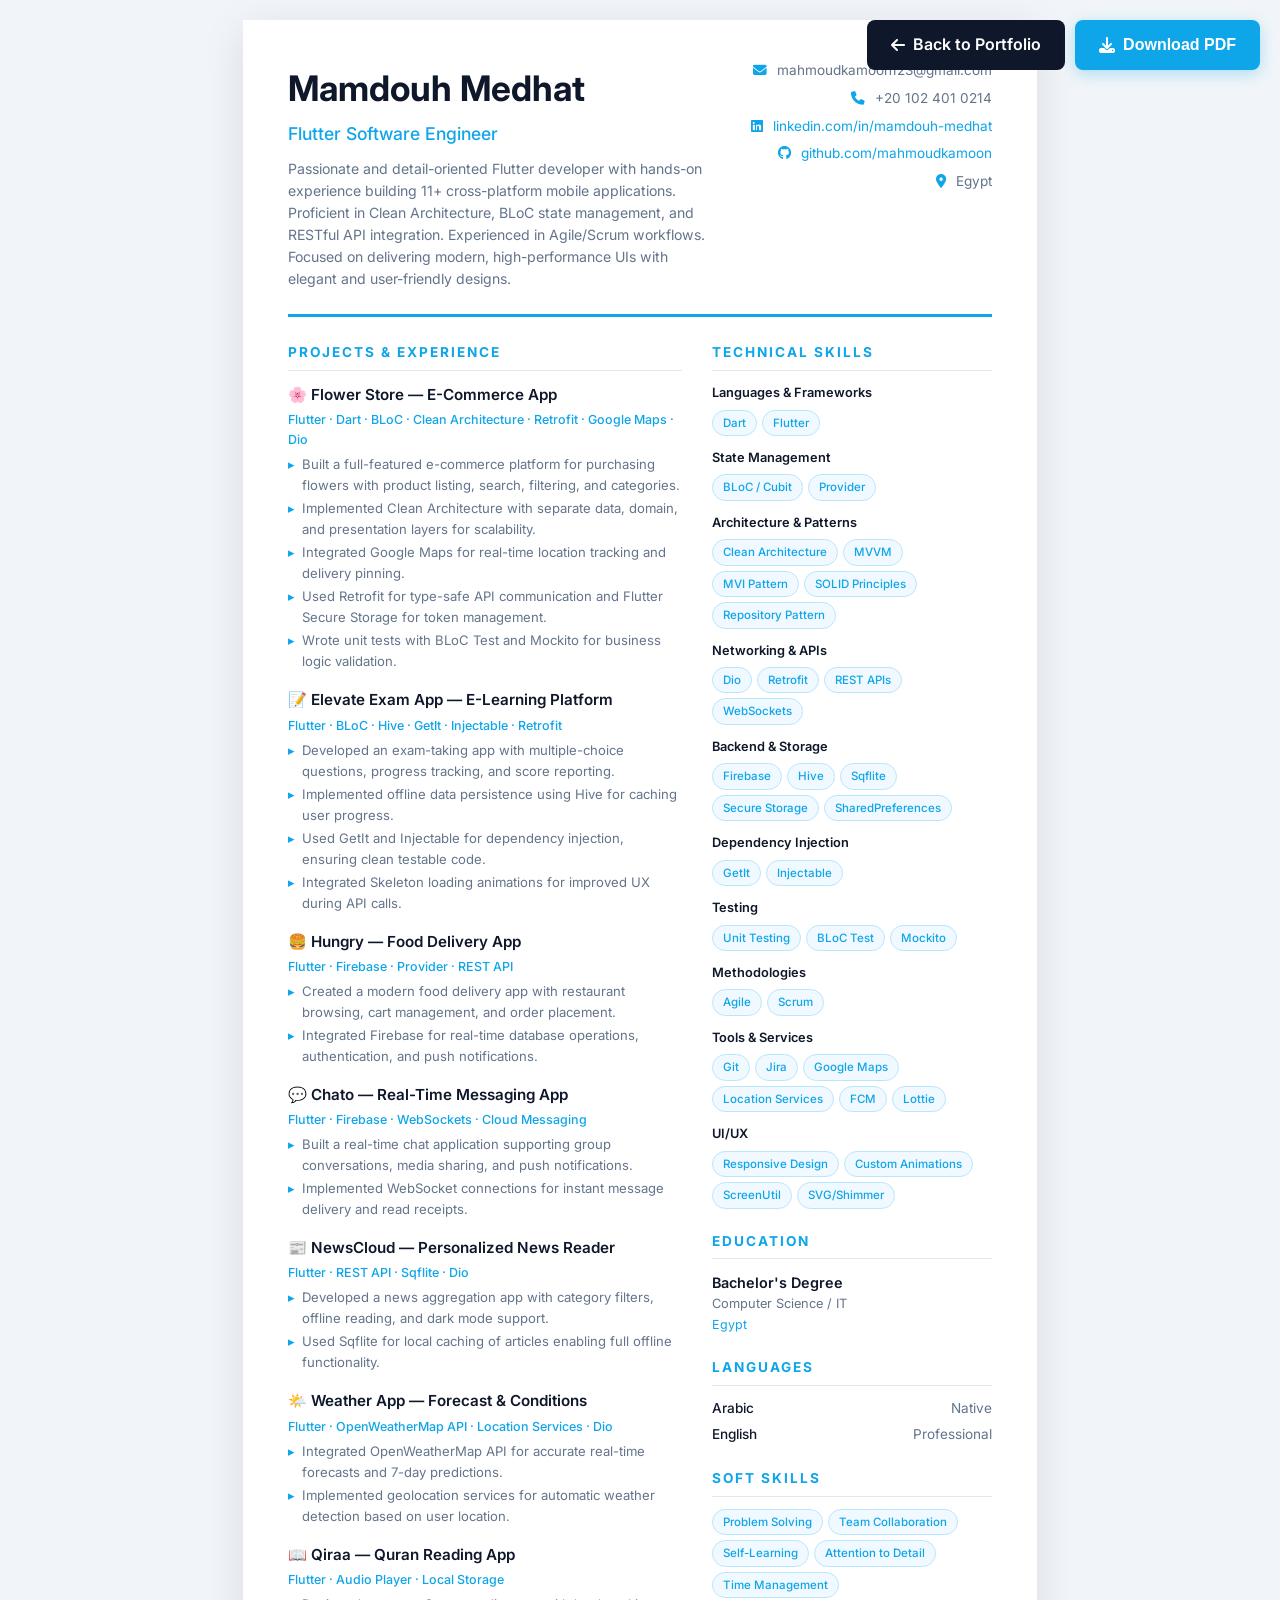
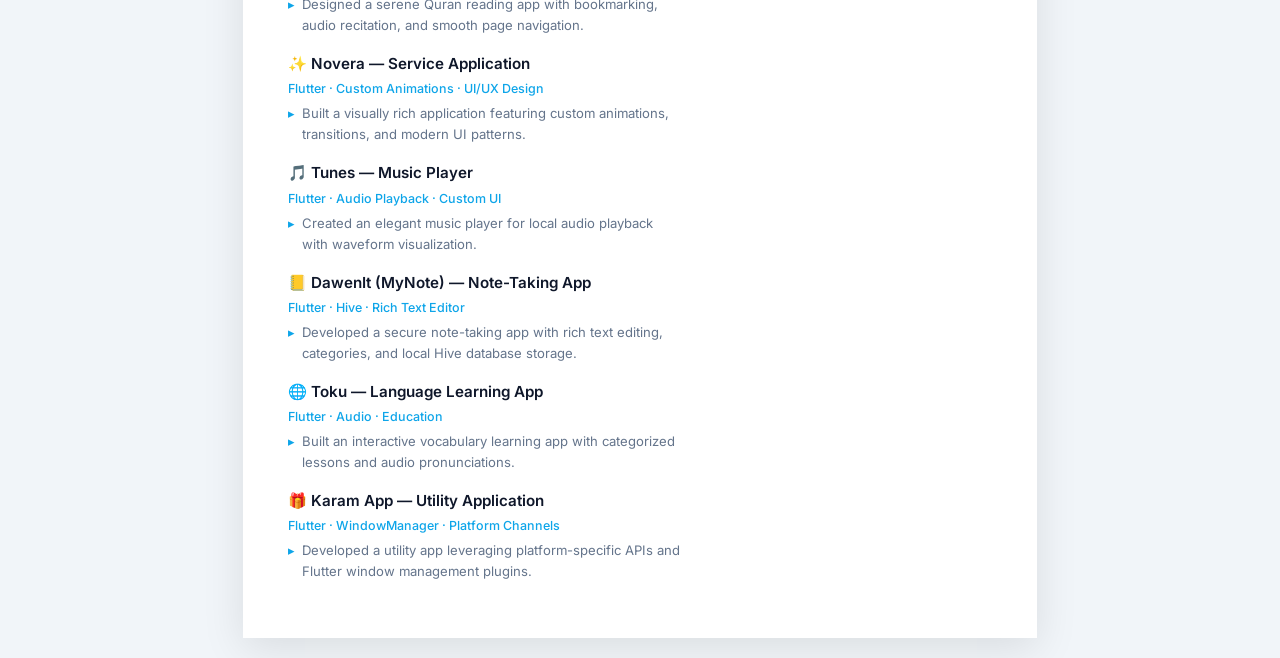
==== resume.html @ 3ccfc370 "My_Portfolio" ====
<!DOCTYPE html>
<html lang="en" dir="ltr">
<head>
    <meta charset="UTF-8">
    <meta name="viewport" content="width=device-width, initial-scale=1.0">
    <title>Mamdouh Medhat — Flutter Software Engineer — Resume</title>
    <link href="https://fonts.googleapis.com/css2?family=Inter:wght@300;400;500;600;700&display=swap" rel="stylesheet">
    <link rel="stylesheet" href="https://cdnjs.cloudflare.com/ajax/libs/font-awesome/6.4.0/css/all.min.css">
    <style>
        :root {
            --primary: #0ea5e9;
            --dark: #0f172a;
            --gray: #64748b;
            --light-gray: #e2e8f0;
            --bg: #ffffff;
        }

        *, *::before, *::after { margin: 0; padding: 0; box-sizing: border-box; }

        body {
            font-family: 'Inter', sans-serif;
            background: #f1f5f9;
            color: var(--dark);
            line-height: 1.6;
        }

        /* Print Button */
        .print-controls {
            position: fixed;
            top: 20px;
            right: 20px;
            z-index: 100;
            display: flex;
            gap: 10px;
        }
        .print-btn {
            background: var(--primary);
            color: white;
            border: none;
            padding: 12px 24px;
            border-radius: 8px;
            font-size: 1rem;
            font-weight: 600;
            cursor: pointer;
            display: flex;
            align-items: center;
            gap: 8px;
            box-shadow: 0 4px 15px rgba(14, 165, 233, 0.3);
            transition: all 0.2s;
        }
        .print-btn:hover { transform: translateY(-2px); box-shadow: 0 6px 20px rgba(14, 165, 233, 0.4); }
        .back-btn {
            background: var(--dark);
            color: white;
            border: none;
            padding: 12px 24px;
            border-radius: 8px;
            font-size: 1rem;
            font-weight: 600;
            cursor: pointer;
            display: flex;
            align-items: center;
            gap: 8px;
            text-decoration: none;
            transition: all 0.2s;
        }
        .back-btn:hover { transform: translateY(-2px); }

        /* Resume Container */
        .resume {
            width: 210mm;
            min-height: 297mm;
            margin: 20px auto;
            background: var(--bg);
            box-shadow: 0 10px 40px rgba(0,0,0,0.1);
            padding: 40px 45px;
        }

        /* Header */
        .resume-header {
            display: flex;
            justify-content: space-between;
            align-items: flex-start;
            border-bottom: 3px solid var(--primary);
            padding-bottom: 25px;
            margin-bottom: 25px;
        }

        .header-left h1 {
            font-size: 2.2rem;
            font-weight: 700;
            color: var(--dark);
            margin-bottom: 4px;
        }

        .header-left h2 {
            font-size: 1.1rem;
            font-weight: 500;
            color: var(--primary);
            margin-bottom: 10px;
        }

        .header-left .summary {
            font-size: 0.88rem;
            color: var(--gray);
            max-width: 420px;
            line-height: 1.55;
        }

        .header-right {
            text-align: right;
            font-size: 0.85rem;
            color: var(--gray);
            display: flex;
            flex-direction: column;
            gap: 6px;
        }

        .header-right a { color: var(--primary); text-decoration: none; }
        .header-right i { width: 18px; color: var(--primary); margin-right: 6px; }

        /* Two Column Layout */
        .resume-body {
            display: grid;
            grid-template-columns: 1fr 280px;
            gap: 30px;
        }

        /* Section Titles */
        .section-title {
            font-size: 0.85rem;
            font-weight: 700;
            text-transform: uppercase;
            letter-spacing: 2px;
            color: var(--primary);
            margin-bottom: 12px;
            padding-bottom: 6px;
            border-bottom: 1.5px solid var(--light-gray);
        }

        /* Project Items */
        .project-item {
            margin-bottom: 16px;
        }

        .project-item h3 {
            font-size: 0.95rem;
            font-weight: 600;
            color: var(--dark);
            margin-bottom: 3px;
        }

        .project-item .tech-used {
            font-size: 0.78rem;
            color: var(--primary);
            font-weight: 500;
            margin-bottom: 4px;
        }

        .project-item p {
            font-size: 0.82rem;
            color: var(--gray);
            line-height: 1.5;
        }

        .project-item ul {
            list-style: none;
            padding: 0;
        }

        .project-item ul li {
            font-size: 0.82rem;
            color: var(--gray);
            padding-left: 14px;
            position: relative;
            margin-bottom: 2px;
        }

        .project-item ul li::before {
            content: '▸';
            position: absolute;
            left: 0;
            color: var(--primary);
        }

        /* Sidebar */
        .sidebar section { margin-bottom: 22px; }

        /* Skills */
        .skill-category { margin-bottom: 12px; }
        
        .skill-category h4 {
            font-size: 0.8rem;
            font-weight: 600;
            color: var(--dark);
            margin-bottom: 6px;
        }

        .skill-tags {
            display: flex;
            flex-wrap: wrap;
            gap: 5px;
        }

        .skill-tag {
            font-size: 0.72rem;
            padding: 3px 10px;
            background: #f0f9ff;
            color: var(--primary);
            border: 1px solid #bae6fd;
            border-radius: 20px;
            font-weight: 500;
        }

        /* Education */
        .edu-item h3 {
            font-size: 0.9rem;
            font-weight: 600;
            color: var(--dark);
        }
        .edu-item p {
            font-size: 0.8rem;
            color: var(--gray);
        }

        /* Languages */
        .lang-item {
            display: flex;
            justify-content: space-between;
            font-size: 0.85rem;
            margin-bottom: 5px;
        }
        .lang-item span:first-child { font-weight: 500; }
        .lang-item span:last-child { color: var(--gray); }

        /* Print Styles */
        @media print {
            body { background: white; }
            .resume { box-shadow: none; margin: 0; padding: 30px 40px; width: 100%; }
            .print-controls { display: none; }
        }

        @media (max-width: 800px) {
            .resume { width: 100%; padding: 25px; }
            .resume-body { grid-template-columns: 1fr; }
            .resume-header { flex-direction: column; gap: 15px; }
            .header-right { text-align: left; }
        }
    </style>
</head>
<body>

    <div class="print-controls">
        <a href="index.html" class="back-btn">
            <i class="fa-solid fa-arrow-left"></i> Back to Portfolio
        </a>
        <button class="print-btn" onclick="window.print()">
            <i class="fa-solid fa-download"></i> Download PDF
        </button>
    </div>

    <div class="resume">
        <!-- Header -->
        <div class="resume-header">
            <div class="header-left">
                <h1>Mamdouh Medhat</h1>
                <h2>Flutter Software Engineer</h2>
                <p class="summary">
                    Passionate and detail-oriented Flutter developer with hands-on experience building 11+ cross-platform mobile applications. 
                    Proficient in Clean Architecture, BLoC state management, and RESTful API integration. 
                    Experienced in Agile/Scrum workflows. Focused on delivering modern, high-performance UIs with elegant and user-friendly designs.
                </p>
            </div>
            <div class="header-right">
                <div><i class="fa-solid fa-envelope"></i> mahmoudkamoon123@gmail.com</div>
                <div><i class="fa-solid fa-phone"></i> +20 102 401 0214</div>
                <div><i class="fa-brands fa-linkedin"></i> <a href="https://www.linkedin.com/in/mamdouh-medhat-354503218" target="_blank">linkedin.com/in/mamdouh-medhat</a></div>
                <div><i class="fa-brands fa-github"></i> <a href="https://github.com/mahmoudkamoon" target="_blank">github.com/mahmoudkamoon</a></div>
                <div><i class="fa-solid fa-location-dot"></i> Egypt</div>
            </div>
        </div>

        <!-- Body -->
        <div class="resume-body">
            <!-- Main Column -->
            <div class="main-column">
                <div class="section-title">Projects & Experience</div>

                <!-- Project 1 -->
                <div class="project-item">
                    <h3>🌸 Flower Store — E-Commerce App</h3>
                    <div class="tech-used">Flutter · Dart · BLoC · Clean Architecture · Retrofit · Google Maps · Dio</div>
                    <ul>
                        <li>Built a full-featured e-commerce platform for purchasing flowers with product listing, search, filtering, and categories.</li>
                        <li>Implemented Clean Architecture with separate data, domain, and presentation layers for scalability.</li>
                        <li>Integrated Google Maps for real-time location tracking and delivery pinning.</li>
                        <li>Used Retrofit for type-safe API communication and Flutter Secure Storage for token management.</li>
                        <li>Wrote unit tests with BLoC Test and Mockito for business logic validation.</li>
                    </ul>
                </div>

                <!-- Project 2 -->
                <div class="project-item">
                    <h3>📝 Elevate Exam App — E-Learning Platform</h3>
                    <div class="tech-used">Flutter · BLoC · Hive · GetIt · Injectable · Retrofit</div>
                    <ul>
                        <li>Developed an exam-taking app with multiple-choice questions, progress tracking, and score reporting.</li>
                        <li>Implemented offline data persistence using Hive for caching user progress.</li>
                        <li>Used GetIt and Injectable for dependency injection, ensuring clean testable code.</li>
                        <li>Integrated Skeleton loading animations for improved UX during API calls.</li>
                    </ul>
                </div>

                <!-- Project 3 -->
                <div class="project-item">
                    <h3>🍔 Hungry — Food Delivery App</h3>
                    <div class="tech-used">Flutter · Firebase · Provider · REST API</div>
                    <ul>
                        <li>Created a modern food delivery app with restaurant browsing, cart management, and order placement.</li>
                        <li>Integrated Firebase for real-time database operations, authentication, and push notifications.</li>
                    </ul>
                </div>

                <!-- Project 4 -->
                <div class="project-item">
                    <h3>💬 Chato — Real-Time Messaging App</h3>
                    <div class="tech-used">Flutter · Firebase · WebSockets · Cloud Messaging</div>
                    <ul>
                        <li>Built a real-time chat application supporting group conversations, media sharing, and push notifications.</li>
                        <li>Implemented WebSocket connections for instant message delivery and read receipts.</li>
                    </ul>
                </div>

                <!-- Project 5 -->
                <div class="project-item">
                    <h3>📰 NewsCloud — Personalized News Reader</h3>
                    <div class="tech-used">Flutter · REST API · Sqflite · Dio</div>
                    <ul>
                        <li>Developed a news aggregation app with category filters, offline reading, and dark mode support.</li>
                        <li>Used Sqflite for local caching of articles enabling full offline functionality.</li>
                    </ul>
                </div>

                <!-- Project 6 -->
                <div class="project-item">
                    <h3>🌤️ Weather App — Forecast & Conditions</h3>
                    <div class="tech-used">Flutter · OpenWeatherMap API · Location Services · Dio</div>
                    <ul>
                        <li>Integrated OpenWeatherMap API for accurate real-time forecasts and 7-day predictions.</li>
                        <li>Implemented geolocation services for automatic weather detection based on user location.</li>
                    </ul>
                </div>

                <!-- Project 7 -->
                <div class="project-item">
                    <h3>📖 Qiraa — Quran Reading App</h3>
                    <div class="tech-used">Flutter · Audio Player · Local Storage</div>
                    <ul>
                        <li>Designed a serene Quran reading app with bookmarking, audio recitation, and smooth page navigation.</li>
                    </ul>
                </div>

                <!-- Project 8 -->
                <div class="project-item">
                    <h3>✨ Novera — Service Application</h3>
                    <div class="tech-used">Flutter · Custom Animations · UI/UX Design</div>
                    <ul>
                        <li>Built a visually rich application featuring custom animations, transitions, and modern UI patterns.</li>
                    </ul>
                </div>

                <!-- Project 9 -->
                <div class="project-item">
                    <h3>🎵 Tunes — Music Player</h3>
                    <div class="tech-used">Flutter · Audio Playback · Custom UI</div>
                    <ul>
                        <li>Created an elegant music player for local audio playback with waveform visualization.</li>
                    </ul>
                </div>

                <!-- Project 10 -->
                <div class="project-item">
                    <h3>📒 DawenIt (MyNote) — Note-Taking App</h3>
                    <div class="tech-used">Flutter · Hive · Rich Text Editor</div>
                    <ul>
                        <li>Developed a secure note-taking app with rich text editing, categories, and local Hive database storage.</li>
                    </ul>
                </div>

                <!-- Project 11 -->
                <div class="project-item">
                    <h3>🌐 Toku — Language Learning App</h3>
                    <div class="tech-used">Flutter · Audio · Education</div>
                    <ul>
                        <li>Built an interactive vocabulary learning app with categorized lessons and audio pronunciations.</li>
                    </ul>
                </div>

                <!-- Project 12 -->
                <div class="project-item">
                    <h3>🎁 Karam App — Utility Application</h3>
                    <div class="tech-used">Flutter · WindowManager · Platform Channels</div>
                    <ul>
                        <li>Developed a utility app leveraging platform-specific APIs and Flutter window management plugins.</li>
                    </ul>
                </div>
            </div>

            <!-- Sidebar -->
            <div class="sidebar">
                <!-- Technical Skills -->
                <section>
                    <div class="section-title">Technical Skills</div>

                    <div class="skill-category">
                        <h4>Languages & Frameworks</h4>
                        <div class="skill-tags">
                            <span class="skill-tag">Dart</span>
                            <span class="skill-tag">Flutter</span>
                        </div>
                    </div>

                    <div class="skill-category">
                        <h4>State Management</h4>
                        <div class="skill-tags">
                            <span class="skill-tag">BLoC / Cubit</span>
                            <span class="skill-tag">Provider</span>
                        </div>
                    </div>

                    <div class="skill-category">
                        <h4>Architecture & Patterns</h4>
                        <div class="skill-tags">
                            <span class="skill-tag">Clean Architecture</span>
                            <span class="skill-tag">MVVM</span>
                            <span class="skill-tag">MVI Pattern</span>
                            <span class="skill-tag">SOLID Principles</span>
                            <span class="skill-tag">Repository Pattern</span>
                        </div>
                    </div>

                    <div class="skill-category">
                        <h4>Networking & APIs</h4>
                        <div class="skill-tags">
                            <span class="skill-tag">Dio</span>
                            <span class="skill-tag">Retrofit</span>
                            <span class="skill-tag">REST APIs</span>
                            <span class="skill-tag">WebSockets</span>
                        </div>
                    </div>

                    <div class="skill-category">
                        <h4>Backend & Storage</h4>
                        <div class="skill-tags">
                            <span class="skill-tag">Firebase</span>
                            <span class="skill-tag">Hive</span>
                            <span class="skill-tag">Sqflite</span>
                            <span class="skill-tag">Secure Storage</span>
                            <span class="skill-tag">SharedPreferences</span>
                        </div>
                    </div>

                    <div class="skill-category">
                        <h4>Dependency Injection</h4>
                        <div class="skill-tags">
                            <span class="skill-tag">GetIt</span>
                            <span class="skill-tag">Injectable</span>
                        </div>
                    </div>

                    <div class="skill-category">
                        <h4>Testing</h4>
                        <div class="skill-tags">
                            <span class="skill-tag">Unit Testing</span>
                            <span class="skill-tag">BLoC Test</span>
                            <span class="skill-tag">Mockito</span>
                        </div>
                    </div>

                    <div class="skill-category">
                        <h4>Methodologies</h4>
                        <div class="skill-tags">
                            <span class="skill-tag">Agile</span>
                            <span class="skill-tag">Scrum</span>
                        </div>
                    </div>

                    <div class="skill-category">
                        <h4>Tools & Services</h4>
                        <div class="skill-tags">
                            <span class="skill-tag">Git</span>
                            <span class="skill-tag">Jira</span>
                            <span class="skill-tag">Google Maps</span>
                            <span class="skill-tag">Location Services</span>
                            <span class="skill-tag">FCM</span>
                            <span class="skill-tag">Lottie</span>
                        </div>
                    </div>

                    <div class="skill-category">
                        <h4>UI/UX</h4>
                        <div class="skill-tags">
                            <span class="skill-tag">Responsive Design</span>
                            <span class="skill-tag">Custom Animations</span>
                            <span class="skill-tag">ScreenUtil</span>
                            <span class="skill-tag">SVG/Shimmer</span>
                        </div>
                    </div>
                </section>

                <!-- Education -->
                <section>
                    <div class="section-title">Education</div>
                    <div class="edu-item">
                        <h3>Bachelor's Degree</h3>
                        <p>Computer Science / IT</p>
                        <p style="color: var(--primary); font-size: 0.78rem;">Egypt</p>
                    </div>
                </section>

                <!-- Languages -->
                <section>
                    <div class="section-title">Languages</div>
                    <div class="lang-item"><span>Arabic</span><span>Native</span></div>
                    <div class="lang-item"><span>English</span><span>Professional</span></div>
                </section>

                <!-- Soft Skills -->
                <section>
                    <div class="section-title">Soft Skills</div>
                    <div class="skill-tags">
                        <span class="skill-tag">Problem Solving</span>
                        <span class="skill-tag">Team Collaboration</span>
                        <span class="skill-tag">Self-Learning</span>
                        <span class="skill-tag">Attention to Detail</span>
                        <span class="skill-tag">Time Management</span>
                    </div>
                </section>
            </div>
        </div>
    </div>

</body>
</html>
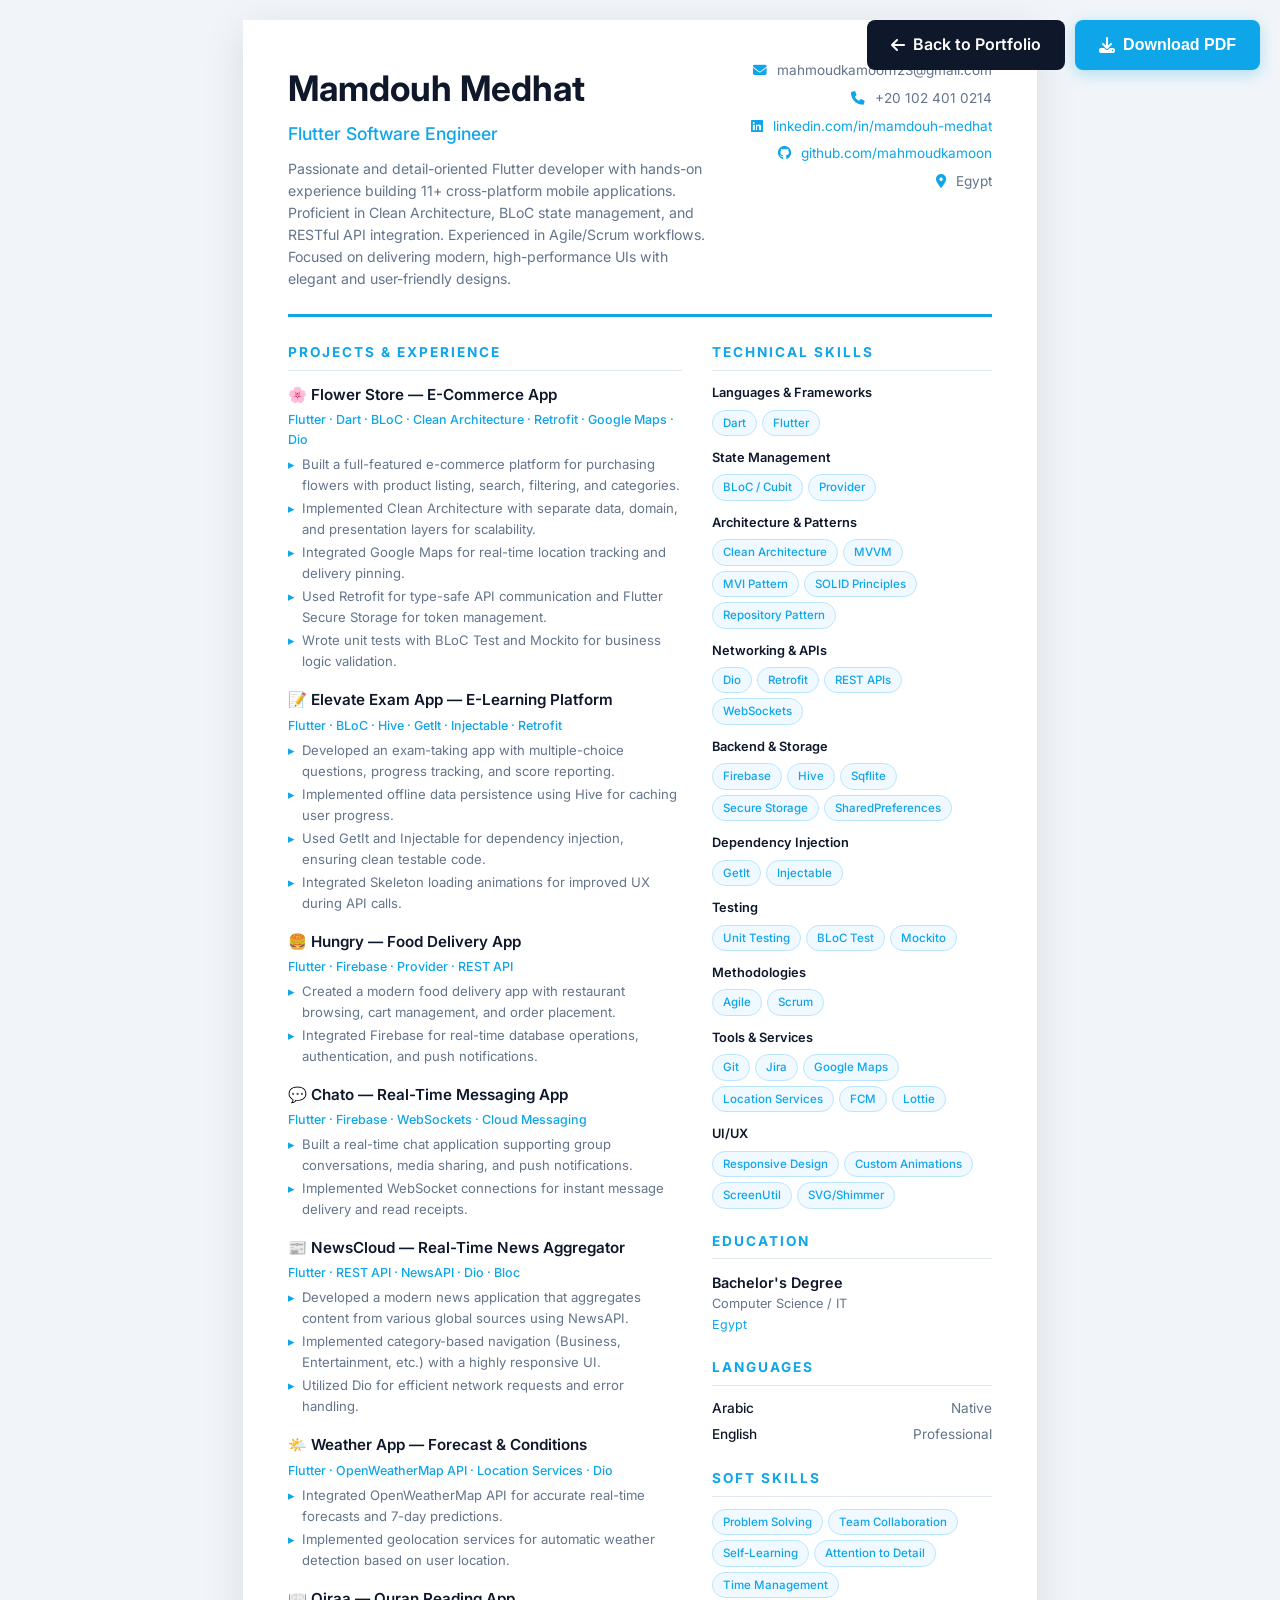
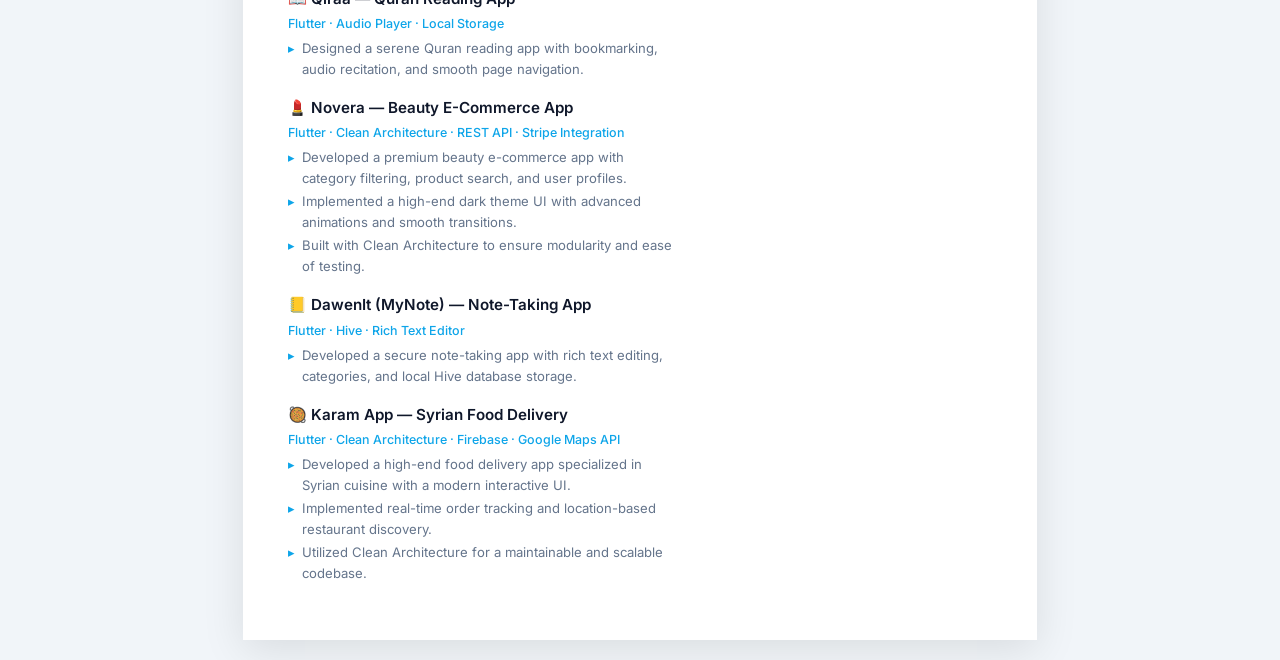
==== commit 4fd8bc1d: "Remove projects and update Chato mockup" ====
--- a/resume.html
+++ b/resume.html
@@ -333,11 +333,12 @@
 
                 <!-- Project 5 -->
                 <div class="project-item">
-                    <h3>📰 NewsCloud — Personalized News Reader</h3>
-                    <div class="tech-used">Flutter · REST API · Sqflite · Dio</div>
-                    <ul>
-                        <li>Developed a news aggregation app with category filters, offline reading, and dark mode support.</li>
-                        <li>Used Sqflite for local caching of articles enabling full offline functionality.</li>
+                    <h3>📰 NewsCloud — Real-Time News Aggregator</h3>
+                    <div class="tech-used">Flutter · REST API · NewsAPI · Dio · Bloc</div>
+                    <ul>
+                        <li>Developed a modern news application that aggregates content from various global sources using NewsAPI.</li>
+                        <li>Implemented category-based navigation (Business, Entertainment, etc.) with a highly responsive UI.</li>
+                        <li>Utilized Dio for efficient network requests and error handling.</li>
                     </ul>
                 </div>
 
@@ -362,23 +363,16 @@
 
                 <!-- Project 8 -->
                 <div class="project-item">
-                    <h3>✨ Novera — Service Application</h3>
-                    <div class="tech-used">Flutter · Custom Animations · UI/UX Design</div>
-                    <ul>
-                        <li>Built a visually rich application featuring custom animations, transitions, and modern UI patterns.</li>
-                    </ul>
-                </div>
-
-                <!-- Project 9 -->
-                <div class="project-item">
-                    <h3>🎵 Tunes — Music Player</h3>
-                    <div class="tech-used">Flutter · Audio Playback · Custom UI</div>
-                    <ul>
-                        <li>Created an elegant music player for local audio playback with waveform visualization.</li>
-                    </ul>
-                </div>
-
-                <!-- Project 10 -->
+                    <h3>💄 Novera — Beauty E-Commerce App</h3>
+                    <div class="tech-used">Flutter · Clean Architecture · REST API · Stripe Integration</div>
+                    <ul>
+                        <li>Developed a premium beauty e-commerce app with category filtering, product search, and user profiles.</li>
+                        <li>Implemented a high-end dark theme UI with advanced animations and smooth transitions.</li>
+                        <li>Built with Clean Architecture to ensure modularity and ease of testing.</li>
+                    </ul>
+                </div>
+
+                <!-- Project 9 (Re-numbered) -->
                 <div class="project-item">
                     <h3>📒 DawenIt (MyNote) — Note-Taking App</h3>
                     <div class="tech-used">Flutter · Hive · Rich Text Editor</div>
@@ -387,21 +381,14 @@
                     </ul>
                 </div>
 
-                <!-- Project 11 -->
-                <div class="project-item">
-                    <h3>🌐 Toku — Language Learning App</h3>
-                    <div class="tech-used">Flutter · Audio · Education</div>
-                    <ul>
-                        <li>Built an interactive vocabulary learning app with categorized lessons and audio pronunciations.</li>
-                    </ul>
-                </div>
-
-                <!-- Project 12 -->
-                <div class="project-item">
-                    <h3>🎁 Karam App — Utility Application</h3>
-                    <div class="tech-used">Flutter · WindowManager · Platform Channels</div>
-                    <ul>
-                        <li>Developed a utility app leveraging platform-specific APIs and Flutter window management plugins.</li>
+                <!-- Project 10 (Re-numbered) -->
+                <div class="project-item">
+                    <h3>🥘 Karam App — Syrian Food Delivery</h3>
+                    <div class="tech-used">Flutter · Clean Architecture · Firebase · Google Maps API</div>
+                    <ul>
+                        <li>Developed a high-end food delivery app specialized in Syrian cuisine with a modern interactive UI.</li>
+                        <li>Implemented real-time order tracking and location-based restaurant discovery.</li>
+                        <li>Utilized Clean Architecture for a maintainable and scalable codebase.</li>
                     </ul>
                 </div>
             </div>
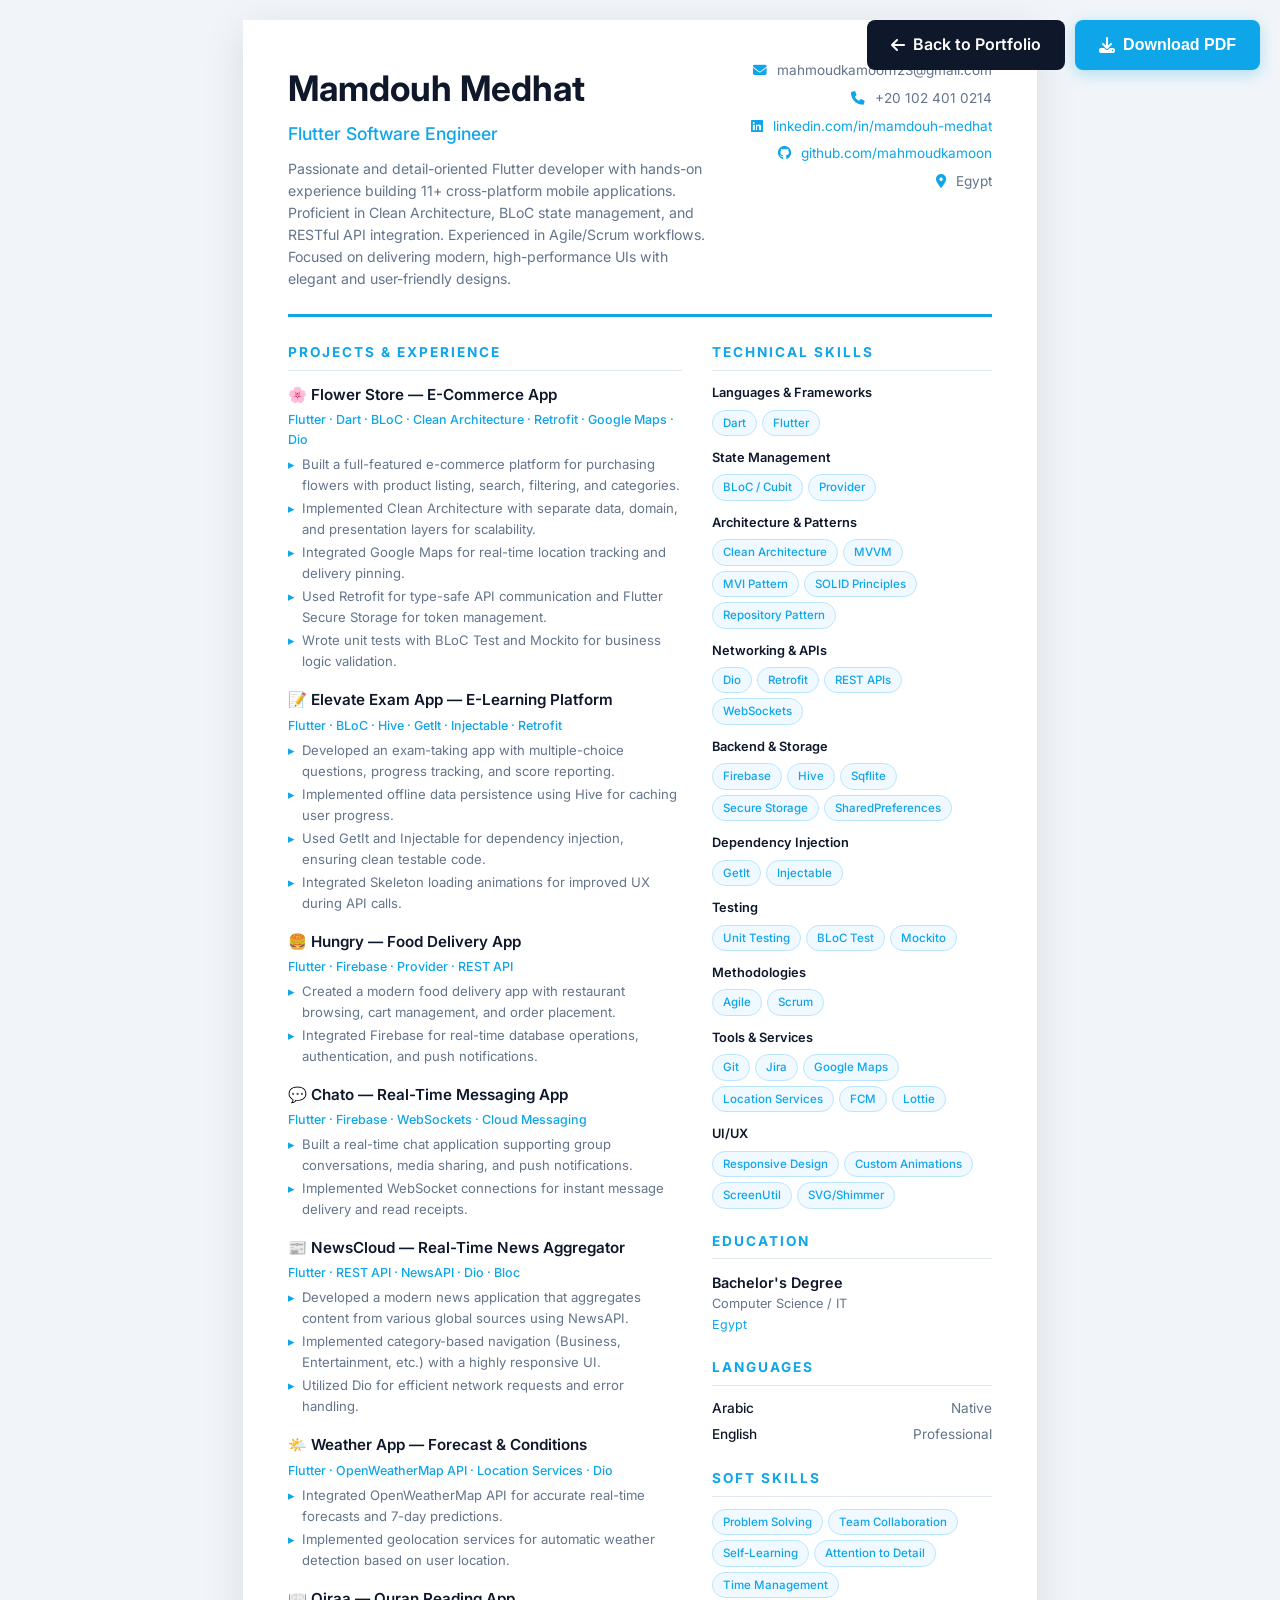
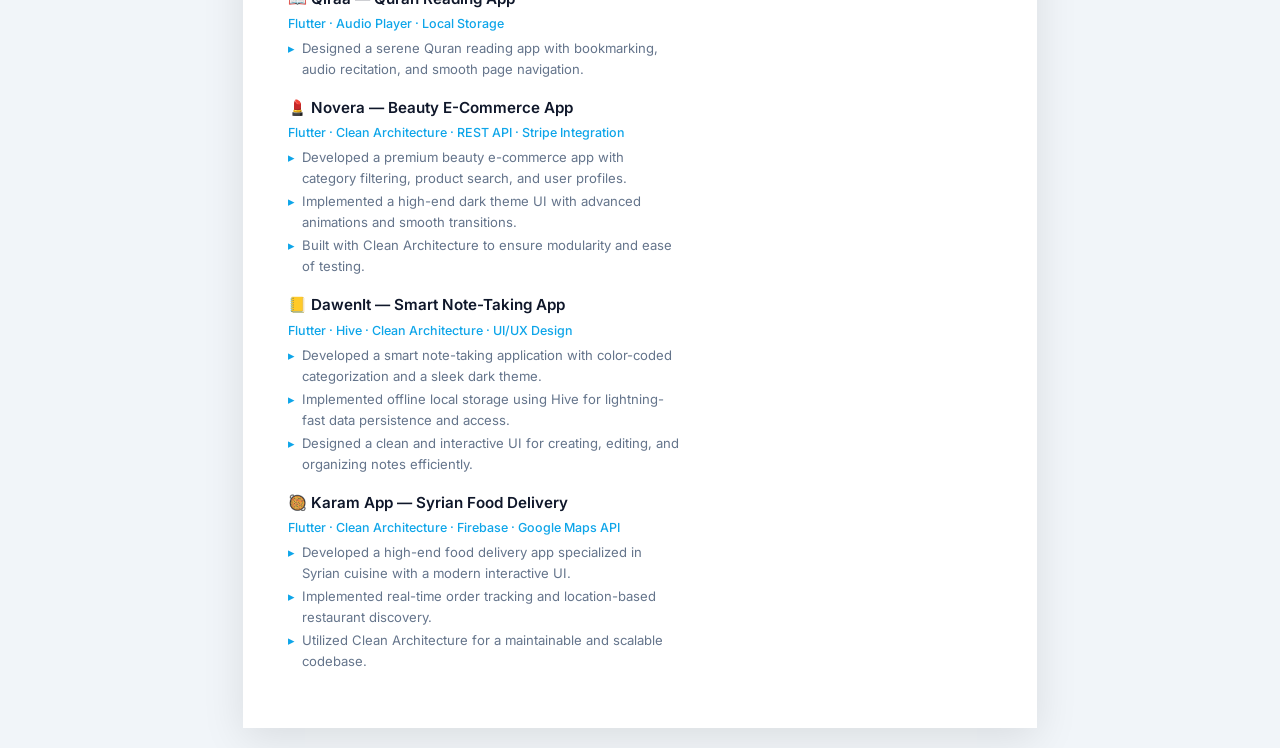
==== commit b08033ba: "Update DawenIt app mockup" ====
--- a/resume.html
+++ b/resume.html
@@ -372,12 +372,13 @@
                     </ul>
                 </div>
 
-                <!-- Project 9 (Re-numbered) -->
-                <div class="project-item">
-                    <h3>📒 DawenIt (MyNote) — Note-Taking App</h3>
-                    <div class="tech-used">Flutter · Hive · Rich Text Editor</div>
-                    <ul>
-                        <li>Developed a secure note-taking app with rich text editing, categories, and local Hive database storage.</li>
+                <div class="project-item">
+                    <h3>📒 DawenIt — Smart Note-Taking App</h3>
+                    <div class="tech-used">Flutter · Hive · Clean Architecture · UI/UX Design</div>
+                    <ul>
+                        <li>Developed a smart note-taking application with color-coded categorization and a sleek dark theme.</li>
+                        <li>Implemented offline local storage using Hive for lightning-fast data persistence and access.</li>
+                        <li>Designed a clean and interactive UI for creating, editing, and organizing notes efficiently.</li>
                     </ul>
                 </div>
 
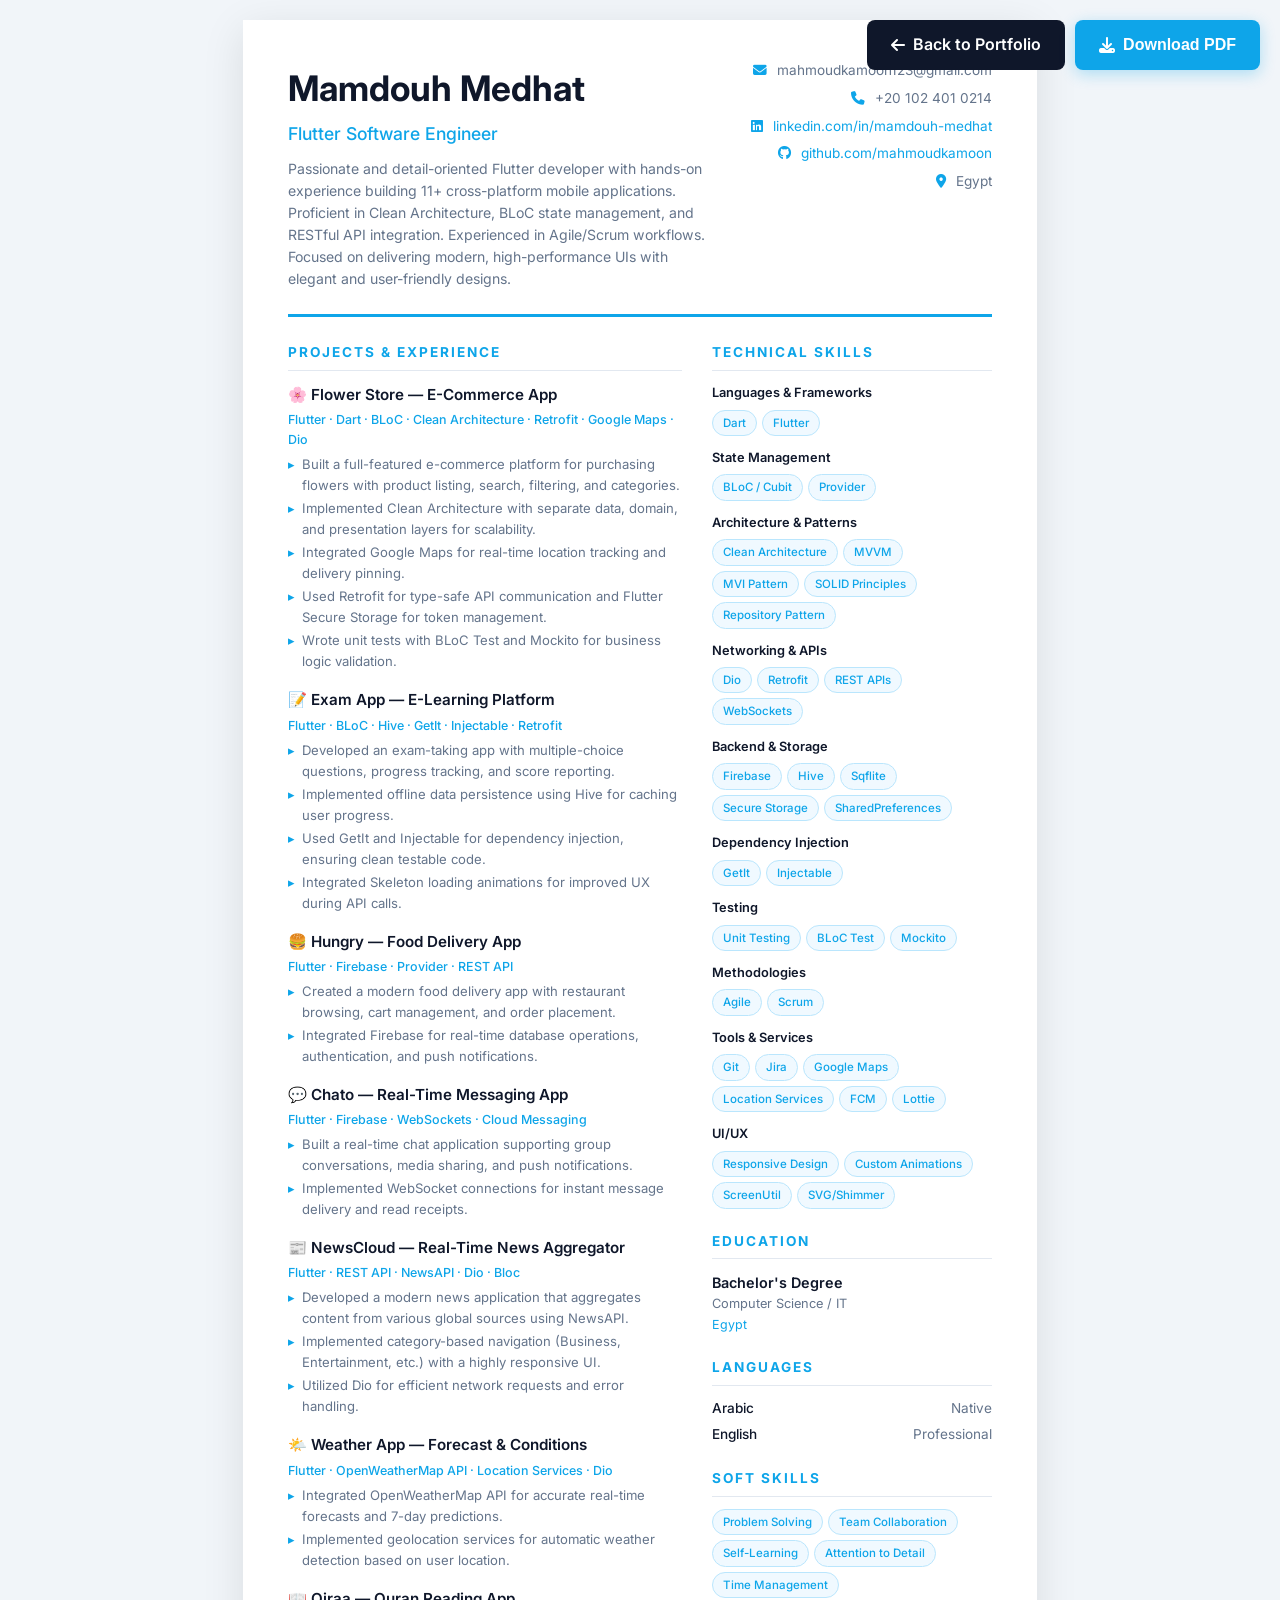
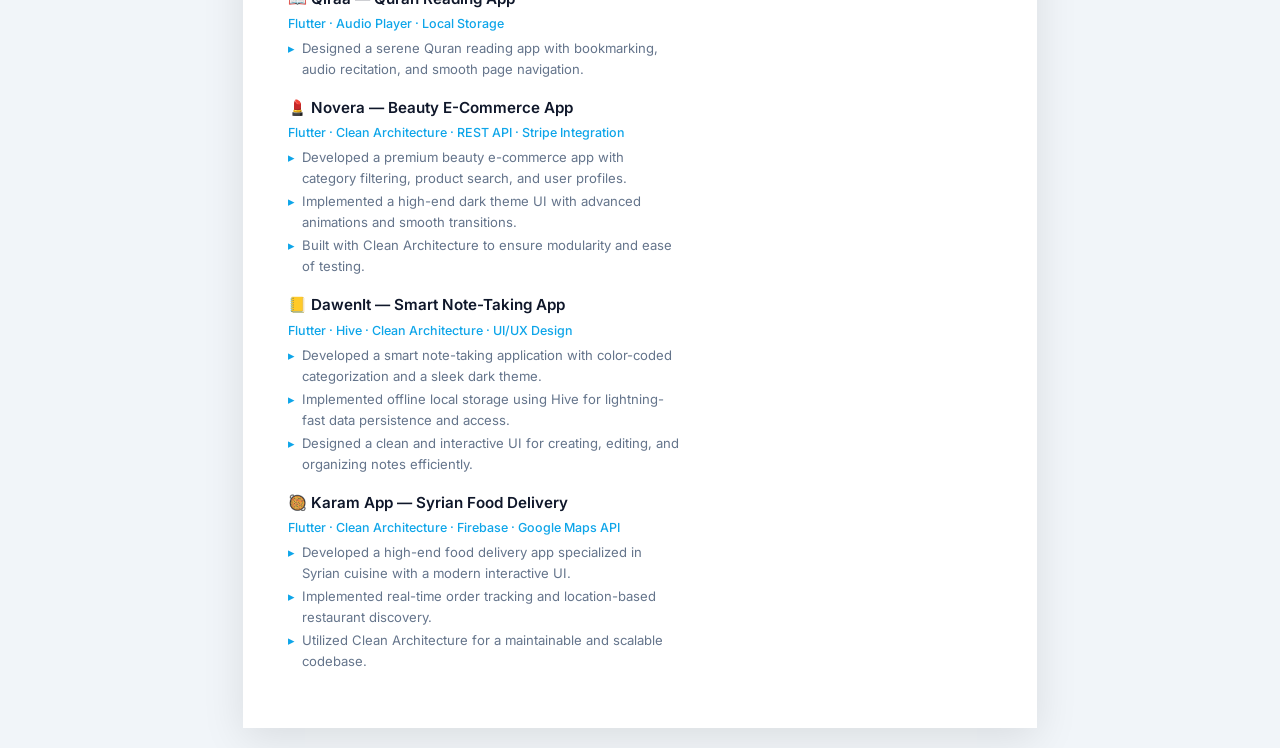
==== commit e836ac93: "Final cleanup: Remove Elevate name" ====
--- a/resume.html
+++ b/resume.html
@@ -301,7 +301,7 @@
 
                 <!-- Project 2 -->
                 <div class="project-item">
-                    <h3>📝 Elevate Exam App — E-Learning Platform</h3>
+                    <h3>📝 Exam App — E-Learning Platform</h3>
                     <div class="tech-used">Flutter · BLoC · Hive · GetIt · Injectable · Retrofit</div>
                     <ul>
                         <li>Developed an exam-taking app with multiple-choice questions, progress tracking, and score reporting.</li>
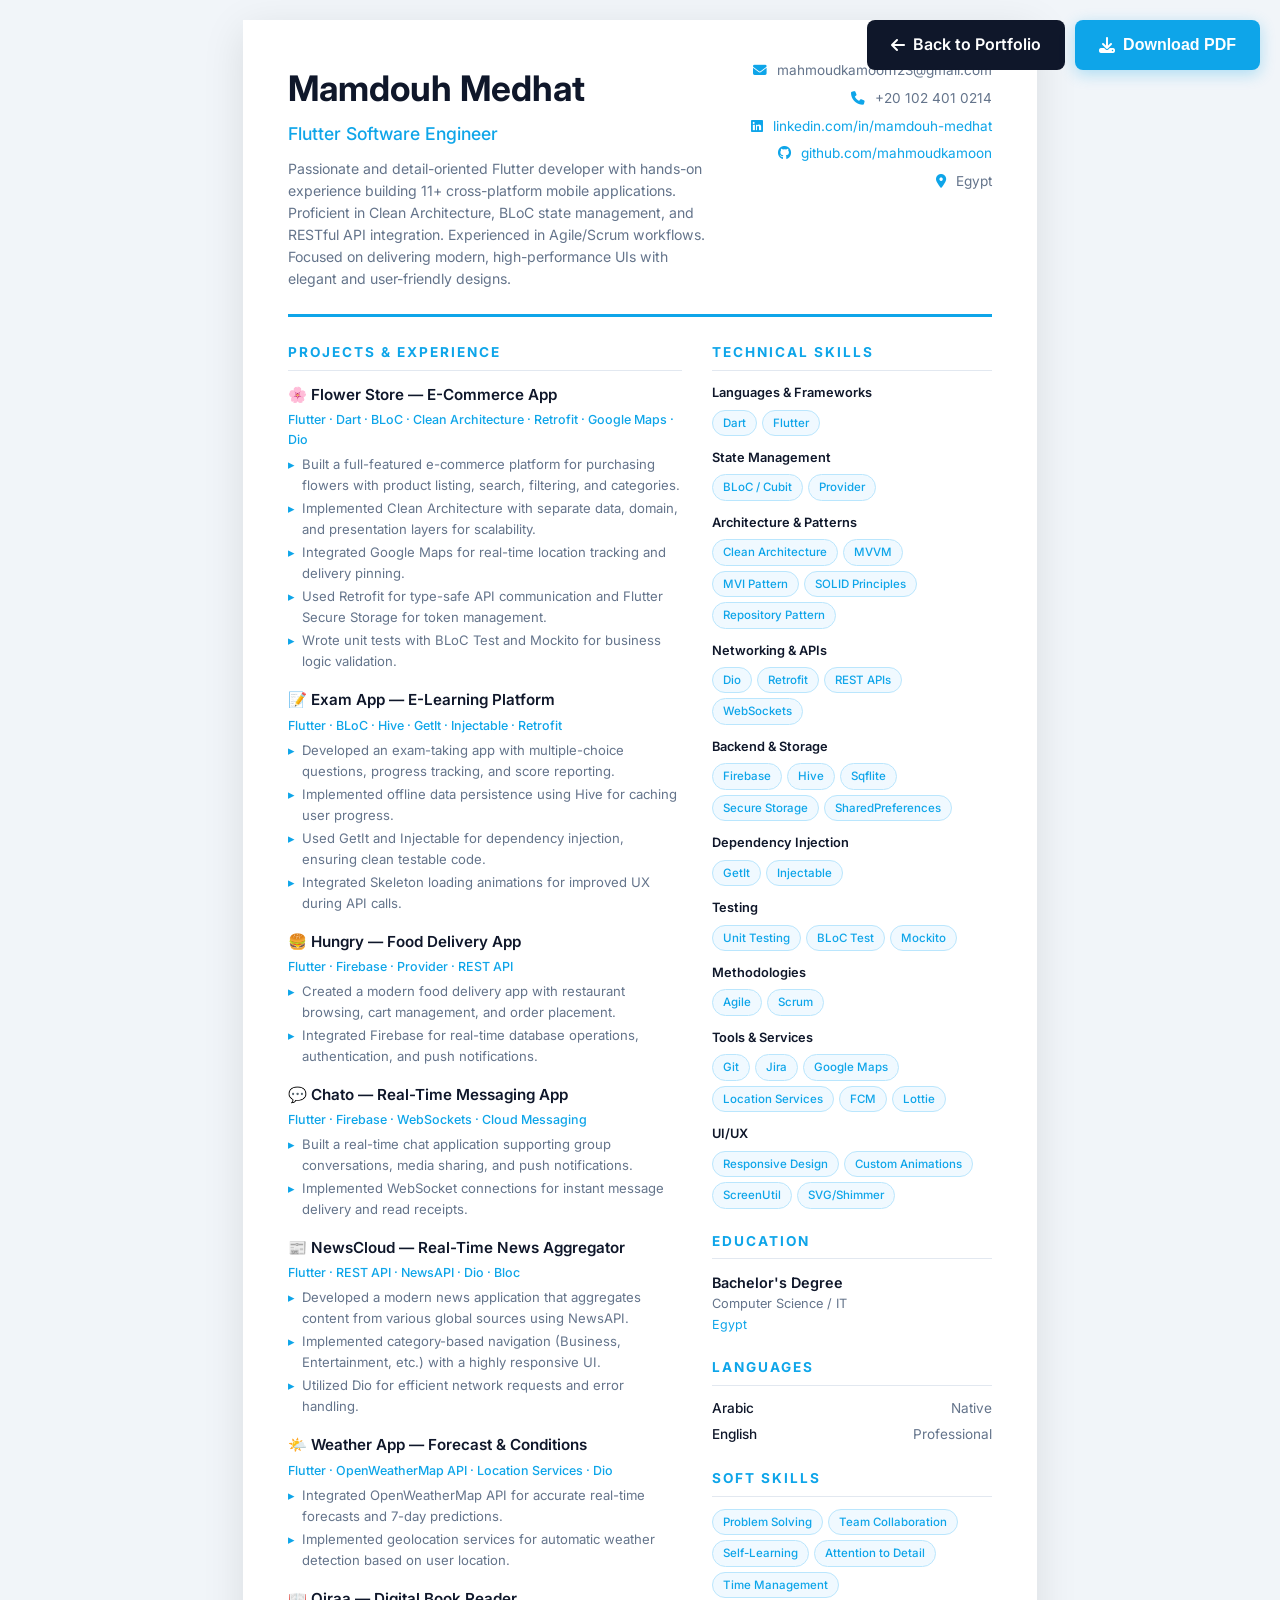
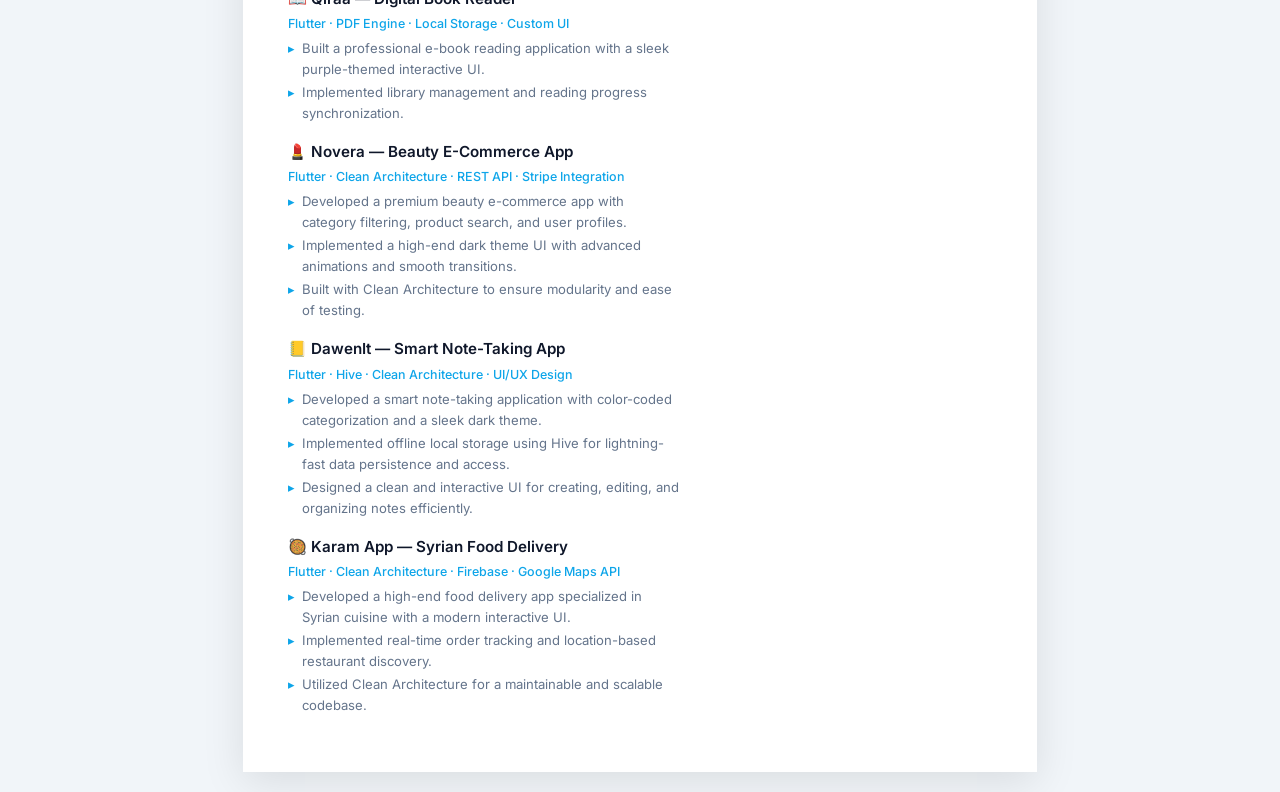
==== commit 44f3b5ca: "Update: Qiraa to Purple Book Reader and Karam to Blue/White UI" ====
--- a/resume.html
+++ b/resume.html
@@ -354,10 +354,11 @@
 
                 <!-- Project 7 -->
                 <div class="project-item">
-                    <h3>📖 Qiraa — Quran Reading App</h3>
-                    <div class="tech-used">Flutter · Audio Player · Local Storage</div>
-                    <ul>
-                        <li>Designed a serene Quran reading app with bookmarking, audio recitation, and smooth page navigation.</li>
+                    <h3>📖 Qiraa — Digital Book Reader</h3>
+                    <div class="tech-used">Flutter · PDF Engine · Local Storage · Custom UI</div>
+                    <ul>
+                        <li>Built a professional e-book reading application with a sleek purple-themed interactive UI.</li>
+                        <li>Implemented library management and reading progress synchronization.</li>
                     </ul>
                 </div>
 
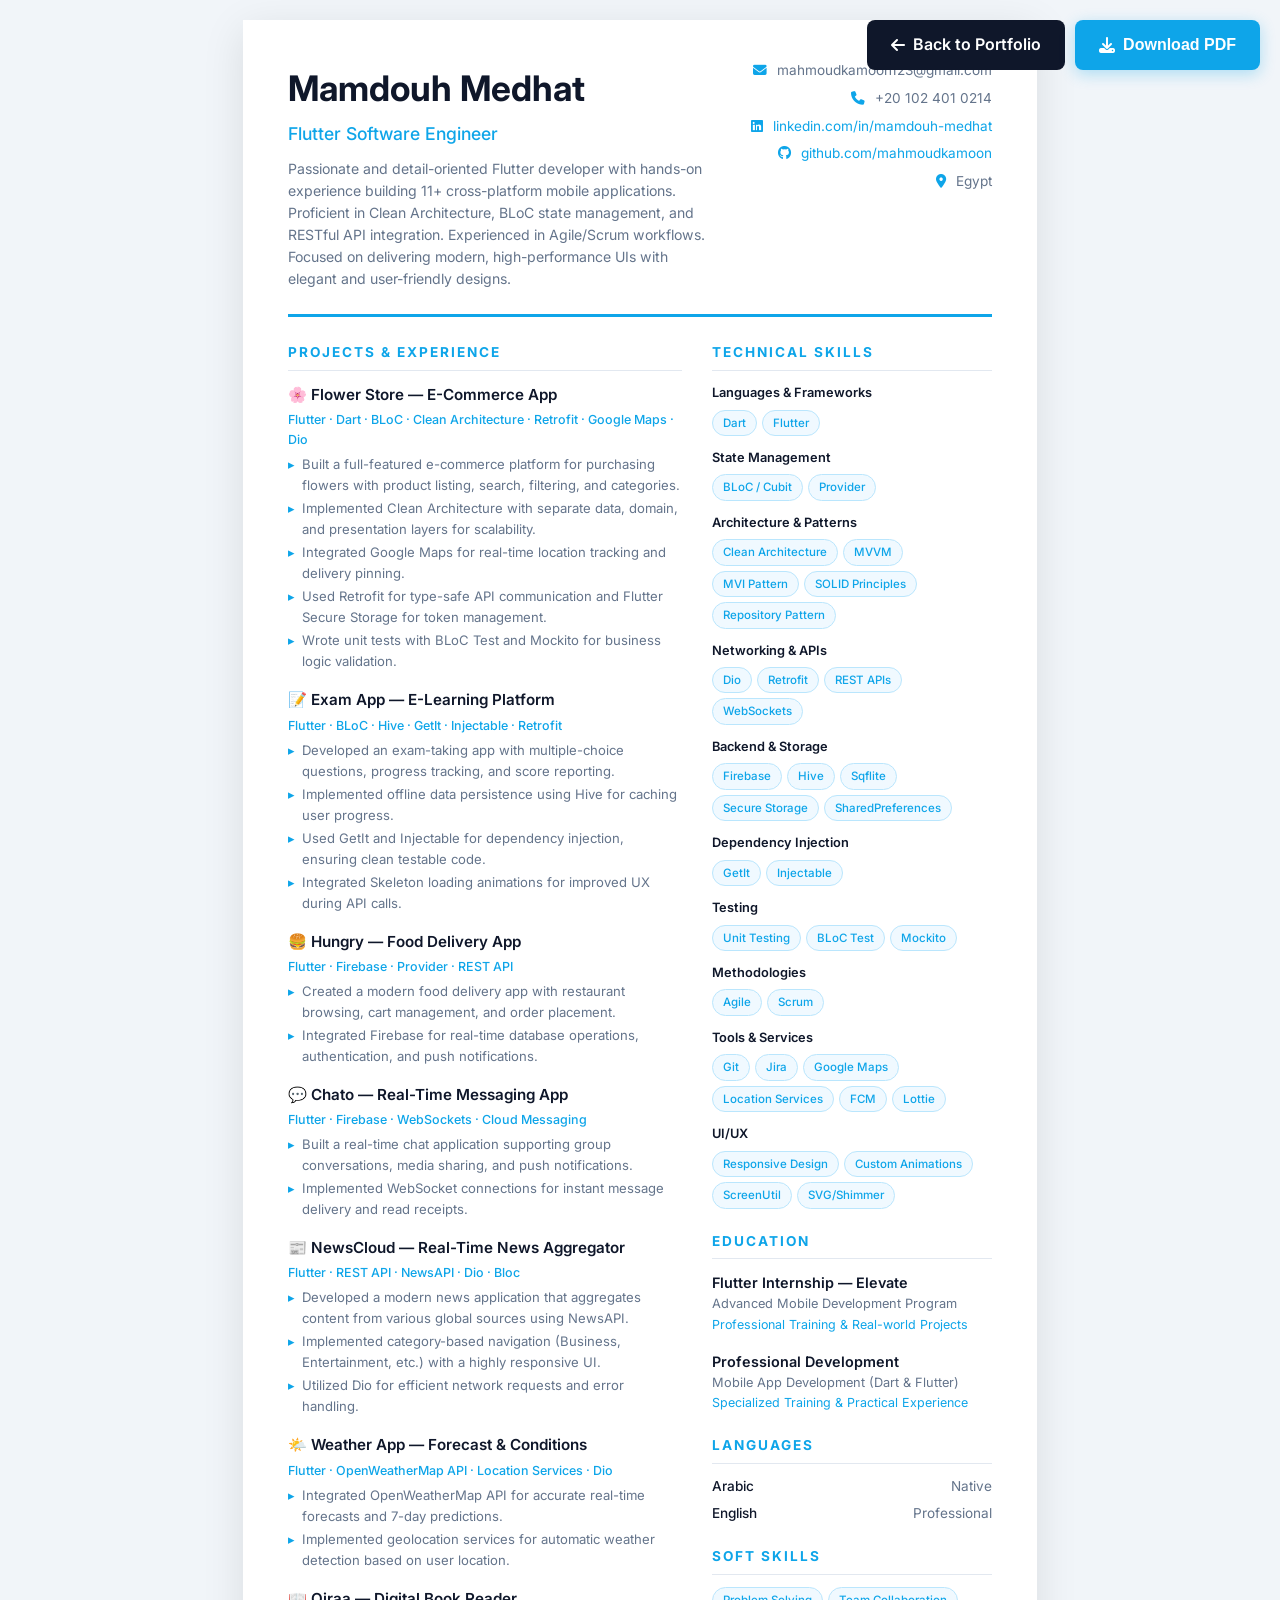
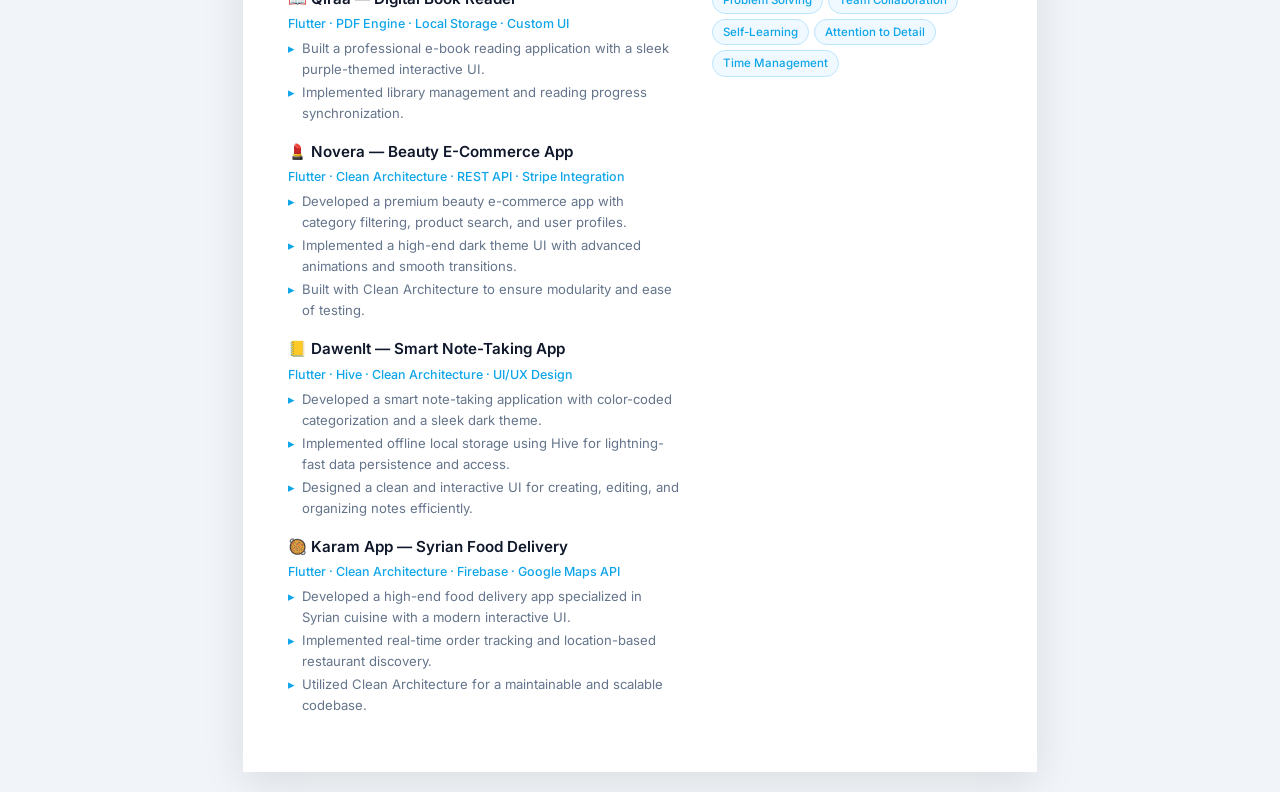
==== commit cdccfb7c: "إصلاح قفزة الصفحة عند فتح تفاصيل المشروع وتحديثات الصورة والتعليم" ====
--- a/resume.html
+++ b/resume.html
@@ -500,10 +500,15 @@
                 <!-- Education -->
                 <section>
                     <div class="section-title">Education</div>
+                    <div class="edu-item" style="margin-bottom: 15px;">
+                        <h3>Flutter Internship — Elevate</h3>
+                        <p>Advanced Mobile Development Program</p>
+                        <p style="color: var(--primary); font-size: 0.78rem;">Professional Training & Real-world Projects</p>
+                    </div>
                     <div class="edu-item">
-                        <h3>Bachelor's Degree</h3>
-                        <p>Computer Science / IT</p>
-                        <p style="color: var(--primary); font-size: 0.78rem;">Egypt</p>
+                        <h3>Professional Development</h3>
+                        <p>Mobile App Development (Dart & Flutter)</p>
+                        <p style="color: var(--primary); font-size: 0.78rem;">Specialized Training & Practical Experience</p>
                     </div>
                 </section>
 
